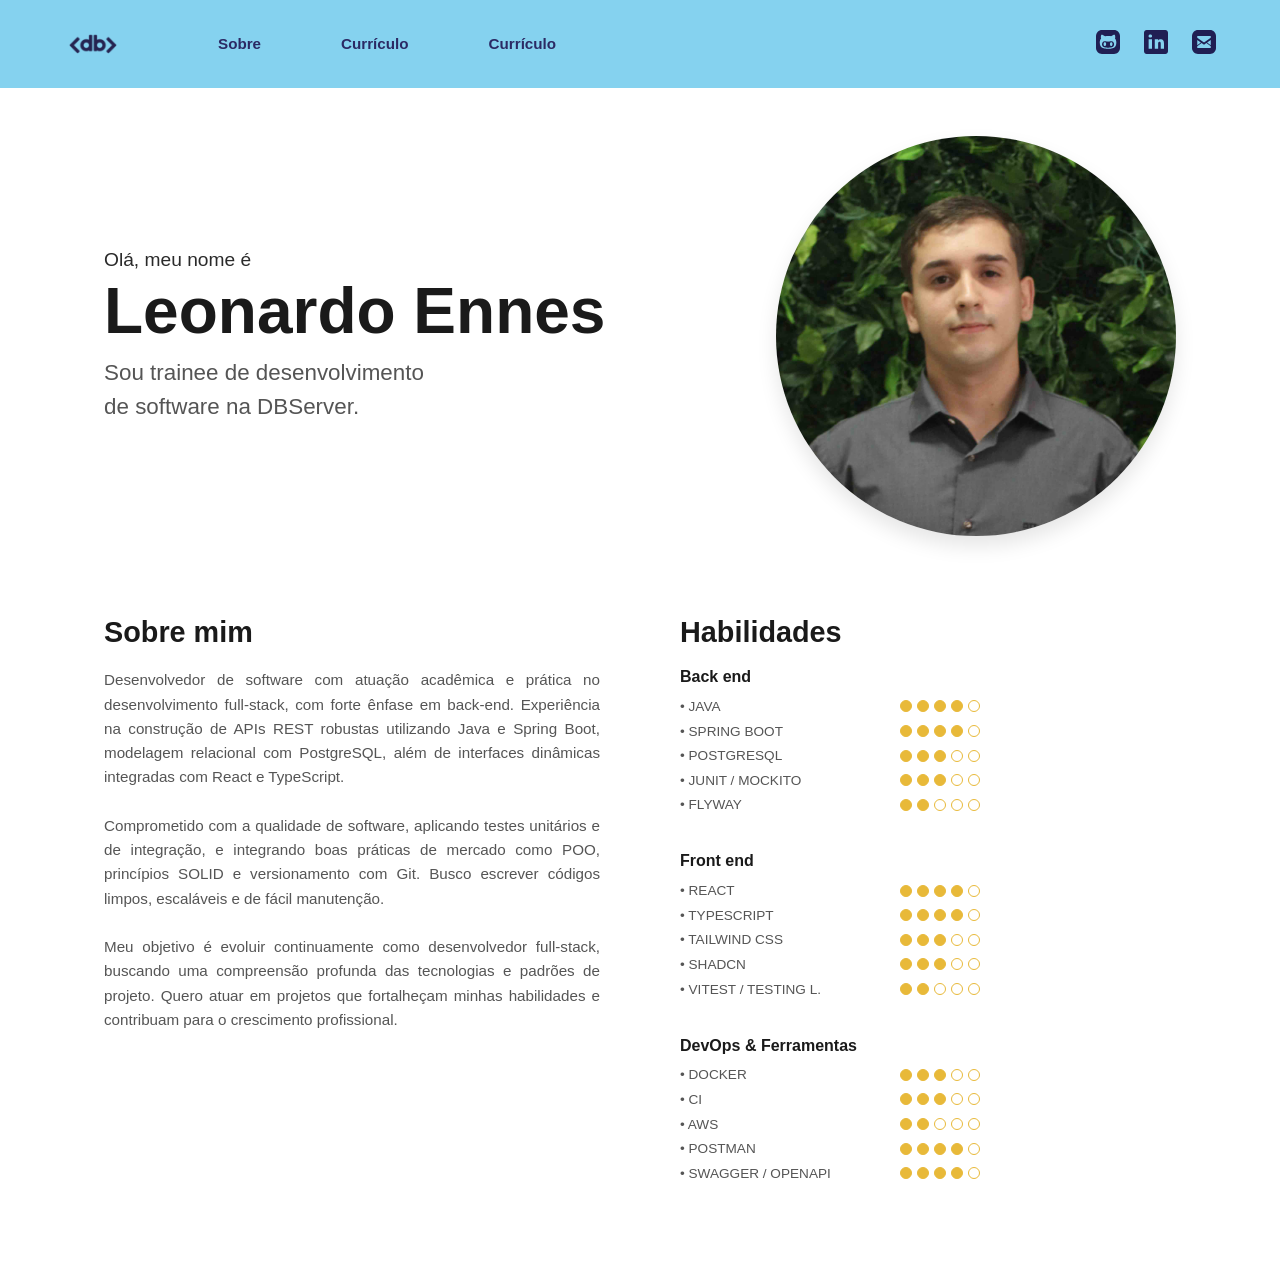
==== index.html @ 8b30cba6 "feat: add new infos" ====
<!DOCTYPE html>
<html lang="en">
<head>
    <meta charset="UTF-8">
    <meta name="viewport" content="width=device-width, initial-scale=1.0">
    <title>Leonardo - Portifolio</title>
     <link rel="stylesheet" href="style.css">
</head>
<body>
    <div class="page-container">
        <header class="main-header">
            <div class="header-content">
                
                <a href="https://db.tec.br/" class="logo" aria-label="Ir para o site da DBServer">
                    <img src="public/theme/logo_db.svg" alt="Logo DBServer" >
                </a>

                <nav class="main-nav">
                    <ul>
                        <li><a href="#sobre">Sobre</a></li>
                        <li><a href="#curriculo">Currículo</a></li>
                        <li><a href="public/curriculo/CV_Leonardo.pdf" target="_blank" rel="noopener noreferrer">Currículo</a></li>
                    </ul>
                </nav>

                <div class="social-links">
                    <a href="https://github.com/LeonardoEnnes/" aria-label="GitHub"> <img src="./public/social/icon_github.svg" alt=""> </a>
                    <a href="https://www.linkedin.com/in/leonardoennes/" aria-label="LinkedIn"><img src="./public/social/icon_linkedin.svg" alt=""></a>
                    <a href="mailto:leonardo.ennes@db.tec.br" aria-label="Email"><img src="./public/social/icon_email.svg" alt=""></a>
                </div>
            </div>
        </header>

        <main class="content-wrapper">
            <section class="hero-section">
                <div class="hero-text">
                    <p class="greeting">Olá, meu nome é</p>
                    <h1 class="name">Leonardo Ennes</h1>
                    <p class="role">Sou trainee de desenvolvimento<br>de software na DBServer.</p>
                </div>
                <div class="hero-image">
                    <img src="./public/profile/imagem.png" alt="Fotografia de Leonardo Ennes">
                </div>
            </section>

            <section class="details-section">
                <article class="about-me">
                    <h2>Sobre mim</h2>
                    <p>Desenvolvedor de software com atuação acadêmica e prática no desenvolvimento full-stack, com forte ênfase em back-end. Experiência na construção de APIs REST robustas utilizando Java e Spring Boot, modelagem relacional com PostgreSQL, além de interfaces dinâmicas integradas com React e TypeScript.</p>

                    <p>Comprometido com a qualidade de software, aplicando testes unitários e de integração, e integrando boas práticas de mercado como POO, princípios SOLID e versionamento com Git. Busco escrever códigos limpos, escaláveis e de fácil manutenção.</p>

                    <p>Meu objetivo é evoluir continuamente como desenvolvedor full-stack, buscando uma compreensão profunda das tecnologias e padrões de projeto. Quero atuar em projetos que fortalheçam minhas habilidades e contribuam para o crescimento profissional.</p>
                </article>

                <article class="skills-section">
                    <h2>Habilidades</h2>
                    
                    <div class="skills-columns">
                        <div class="skill-group">
                            <h3>Back end</h3>
                            <ul class="skill-list">
                                <li>
                                    <span class="skill-name">• JAVA</span>
                                    <div class="skill-dots">
                                        <span class="dot filled"></span><span class="dot filled"></span><span class="dot filled"></span><span class="dot filled"></span><span class="dot"></span>
                                    </div>
                                </li>
                                <li>
                                    <span class="skill-name">• SPRING BOOT</span>
                                    <div class="skill-dots">
                                        <span class="dot filled"></span><span class="dot filled"></span><span class="dot filled"></span><span class="dot filled"></span><span class="dot"></span>
                                    </div>
                                </li>
                                <li>
                                    <span class="skill-name">• POSTGRESQL</span>
                                    <div class="skill-dots">
                                        <span class="dot filled"></span><span class="dot filled"></span><span class="dot filled"></span><span class="dot"></span><span class="dot"></span>
                                    </div>
                                </li>
                                <li>
                                    <span class="skill-name">• JUNIT / MOCKITO</span>
                                    <div class="skill-dots">
                                        <span class="dot filled"></span><span class="dot filled"></span><span class="dot filled"></span><span class="dot"></span><span class="dot"></span>
                                    </div>
                                </li>
                                <li>
                                    <span class="skill-name">• FLYWAY</span>
                                    <div class="skill-dots">
                                        <span class="dot filled"></span><span class="dot filled"></span><span class="dot"></span><span class="dot"></span><span class="dot"></span>
                                    </div>
                                </li>
                            </ul>
                        </div>

                        <div class="skill-group">
                            <h3>Front end</h3>
                            <ul class="skill-list">
                                <li>
                                    <span class="skill-name">• REACT</span>
                                    <div class="skill-dots">
                                        <span class="dot filled"></span><span class="dot filled"></span><span class="dot filled"></span><span class="dot filled"></span><span class="dot"></span>
                                    </div>
                                </li>
                                <li>
                                    <span class="skill-name">• TYPESCRIPT</span>
                                    <div class="skill-dots">
                                        <span class="dot filled"></span><span class="dot filled"></span><span class="dot filled"></span><span class="dot filled"></span><span class="dot"></span>
                                    </div>
                                </li>
                                <li>
                                    <span class="skill-name">• TAILWIND CSS</span>
                                    <div class="skill-dots">
                                        <span class="dot filled"></span><span class="dot filled"></span><span class="dot filled"></span><span class="dot"></span><span class="dot"></span>
                                    </div>
                                </li>
                                <li>
                                    <span class="skill-name">• SHADCN</span>
                                    <div class="skill-dots">
                                        <span class="dot filled"></span><span class="dot filled"></span><span class="dot filled"></span><span class="dot"></span><span class="dot"></span>
                                    </div>
                                </li>
                                <li>
                                    <span class="skill-name">• VITEST / TESTING L.</span>
                                    <div class="skill-dots">
                                        <span class="dot filled"></span><span class="dot filled"></span><span class="dot"></span><span class="dot"></span><span class="dot"></span>
                                    </div>
                                </li>
                            </ul>
                        </div>

                        <div class="skill-group">
                            <h3>DevOps & Ferramentas</h3>
                            <ul class="skill-list">
                                <li>
                                    <span class="skill-name">• DOCKER</span>
                                    <div class="skill-dots">
                                        <span class="dot filled"></span><span class="dot filled"></span><span class="dot filled"></span><span class="dot"></span><span class="dot"></span>
                                    </div>
                                </li>
                                <li>
                                    <span class="skill-name">• CI </span>
                                    <div class="skill-dots">
                                        <span class="dot filled"></span><span class="dot filled"></span><span class="dot filled"></span><span class="dot"></span><span class="dot"></span>
                                    </div>
                                </li>
                                <li>
                                    <span class="skill-name">• AWS</span>
                                    <div class="skill-dots">
                                        <span class="dot filled"></span><span class="dot filled"></span><span class="dot"></span><span class="dot"></span><span class="dot"></span>
                                    </div>
                                </li>
                                <li>
                                    <span class="skill-name">• POSTMAN</span>
                                    <div class="skill-dots">
                                        <span class="dot filled"></span><span class="dot filled"></span><span class="dot filled"></span><span class="dot filled"></span><span class="dot"></span>
                                    </div>
                                </li>
                                <li>
                                    <span class="skill-name">• SWAGGER / OPENAPI</span>
                                    <div class="skill-dots">
                                        <span class="dot filled"></span><span class="dot filled"></span><span class="dot filled"></span><span class="dot filled"></span><span class="dot"></span>
                                    </div>
                                </li>
                            </ul>
                        </div>
                    </div>
                </article>
            </section>
            
        </main>
    </div>
            
</body>
</html>
---- style.css ----
:root {
    --color-primary: #85d2ef;
    --color-text-dark: #2a2a2a;
    --color-text-light: #555555;
    --color-dot-filled: #e8b939;
    --color-bg-white: #ffffff;
    --font-main: 'Segoe UI', Roboto, Helvetica, Arial, sans-serif;
}

* {
    margin: 0;
    padding: 0;
    box-sizing: border-box;
}

body {
    font-family: var(--font-main);
    background-color: var(--color-bg-white);
    color: var(--color-text-dark);
    min-height: 100vh;
    display: flex;
    flex-direction: column;
}

.page-container {
    width: 100%;
    min-height: 100vh;
    display: flex;
    flex-direction: column;
}

.content-wrapper {
    width: 100%;
    max-width: 1200px;
    margin: 0 auto;
    padding: 3rem 4rem;
    flex: 1; 
}

.main-header {
    background-color: var(--color-primary);
    padding: 1.5rem 4rem;
    width: 100%;
}

.header-content {
    display: flex;
    align-items: center;
    max-width: 1200px; 
    margin: 0 auto;
}

.logo {
    margin-right: 6rem; 
}

.logo img {
    max-height: 40px;
    width: auto;
    display: block;
}


.main-nav {
    flex: 1; 
}

.main-nav ul {
    list-style: none;
    display: flex;
    gap: 5rem; 
}

.main-nav a {
    text-decoration: none;
    color: #2b2a64; 
    font-weight: 600;
    font-size: 0.95rem;
    text-transform: capitalize;
    transition: opacity 0.2s;
}

.main-nav a:hover {
    opacity: 0.7;
}

.social-links {
    display: flex;
    gap: 1.5rem;
}

.social-links a {
    text-decoration: none;
    color: #2b2a64; 
    font-weight: bold;
    font-size: 1.2rem;
}

.hero-section {
    display: flex;
    justify-content: space-between;
    align-items: center;
    margin-bottom: 5rem;
    gap: 2rem;
}

.hero-text {
    flex: 1;
}

.greeting {
    font-size: 1.2rem;
    margin-bottom: 0.2rem;
}

.name {
    font-size: 4rem;
    font-weight: 800;
    margin-bottom: 0.5rem;
    color: #1a1a1a;
}

.role {
    font-size: 1.4rem;
    color: var(--color-text-light);
    line-height: 1.5;
}

.hero-image {
    flex: 1;
    display: flex;
    justify-content: flex-end;
}

.hero-image img {
    width: 400px; 
    height: 400px; 
    object-fit: cover; 
    border-radius: 50%; 
    box-shadow: 0 10px 20px rgba(0,0,0,0.1);
    max-width: 100%; 
}

/* DETAILS SECTION */
.details-section {
    display: flex;
    justify-content: space-between;
    gap: 5rem;
}

.about-me, .skills-section {
    flex: 1;
}

.details-section h2 {
    font-size: 1.8rem;
    margin-bottom: 1.2rem;
    color: #1a1a1a;
}

.about-me p {
    margin-bottom: 1.5rem;
    font-size: 0.95rem;
    color: var(--color-text-light);
    line-height: 1.6;
    text-align: justify;
}

/* HABILIDADES */
.skill-group {
    margin-bottom: 2.5rem;
}

.skill-group h3 {
    font-size: 1rem;
    margin-bottom: 0.8rem;
    color: #1a1a1a;
}

.skill-list {
    list-style: none;
}

.skill-list li {
    display: flex;
    justify-content: space-between;
    align-items: center;
    margin-bottom: 0.6rem;
    max-width: 300px;
}

.skill-name {
    font-size: 0.85rem;
    color: var(--color-text-light);
    font-weight: 500;
}

.skill-dots {
    display: flex;
    gap: 5px;
}

.dot {
    width: 12px;
    height: 12px;
    border-radius: 50%;
    border: 1px solid var(--color-dot-filled);
    display: inline-block;
}

.dot.filled {
    background-color: var(--color-dot-filled);
}

.projects-hero {
    margin-bottom: 2.5rem;
}

.projects-subtitle {
    font-size: 1.2rem;
    font-weight: 600;
    color: var(--color-text-dark);
    margin-bottom: -0.2rem;
}

.projects-title {
    font-size: 3.5rem;
    font-weight: 800;
    color: var(--color-text-dark);
}

.projects-grid {
    display: grid;
    grid-template-columns: repeat(auto-fit, minmax(300px, 1fr));
    gap: 2.5rem;
}

.project-card {
    background-color: var(--color-bg-white);
    border-radius: 8px;
    overflow: hidden;
    box-shadow: 0 4px 20px rgba(0, 0, 0, 0.08);
    display: flex;
    flex-direction: column;
    transition: transform 0.2s ease;
}

.project-card:hover {
    transform: translateY(-4px);
}

.card-image img {
    width: 100%;
    height: 180px;
    object-fit: cover;
    display: block;
}

.card-content {
    padding: 1.5rem;
    display: flex;
    flex-direction: column;
    flex: 1;
}

.card-content h3 {
    font-size: 1.5rem;
    color: var(--color-text-dark);
    margin-bottom: 0.3rem;
}

.card-tech {
    font-size: 0.75rem;
    font-weight: 700;
    color: #e63946;
    text-transform: uppercase;
    margin-bottom: 1rem;
    display: block;
}

.card-content p {
    font-size: 0.85rem;
    color: var(--color-text-light);
    line-height: 1.5;
    margin-bottom: 1.5rem;
    flex: 1;
}

.card-actions {
    display: flex;
    gap: 1rem;
}

.card-actions a {
    flex: 1;
    text-align: center;
    padding: 0.6rem 1rem;
    border-radius: 4px;
    text-decoration: none;
    font-weight: 600;
    font-size: 0.9rem;
    transition: opacity 0.2s;
}

.card-actions a:hover {
    opacity: 0.85;
}

.btn-primary {
    background-color: #3b429e;
    color: #ffffff;
}

.btn-secondary {
    background-color: #3b429e;
    color: #ffffff;
}
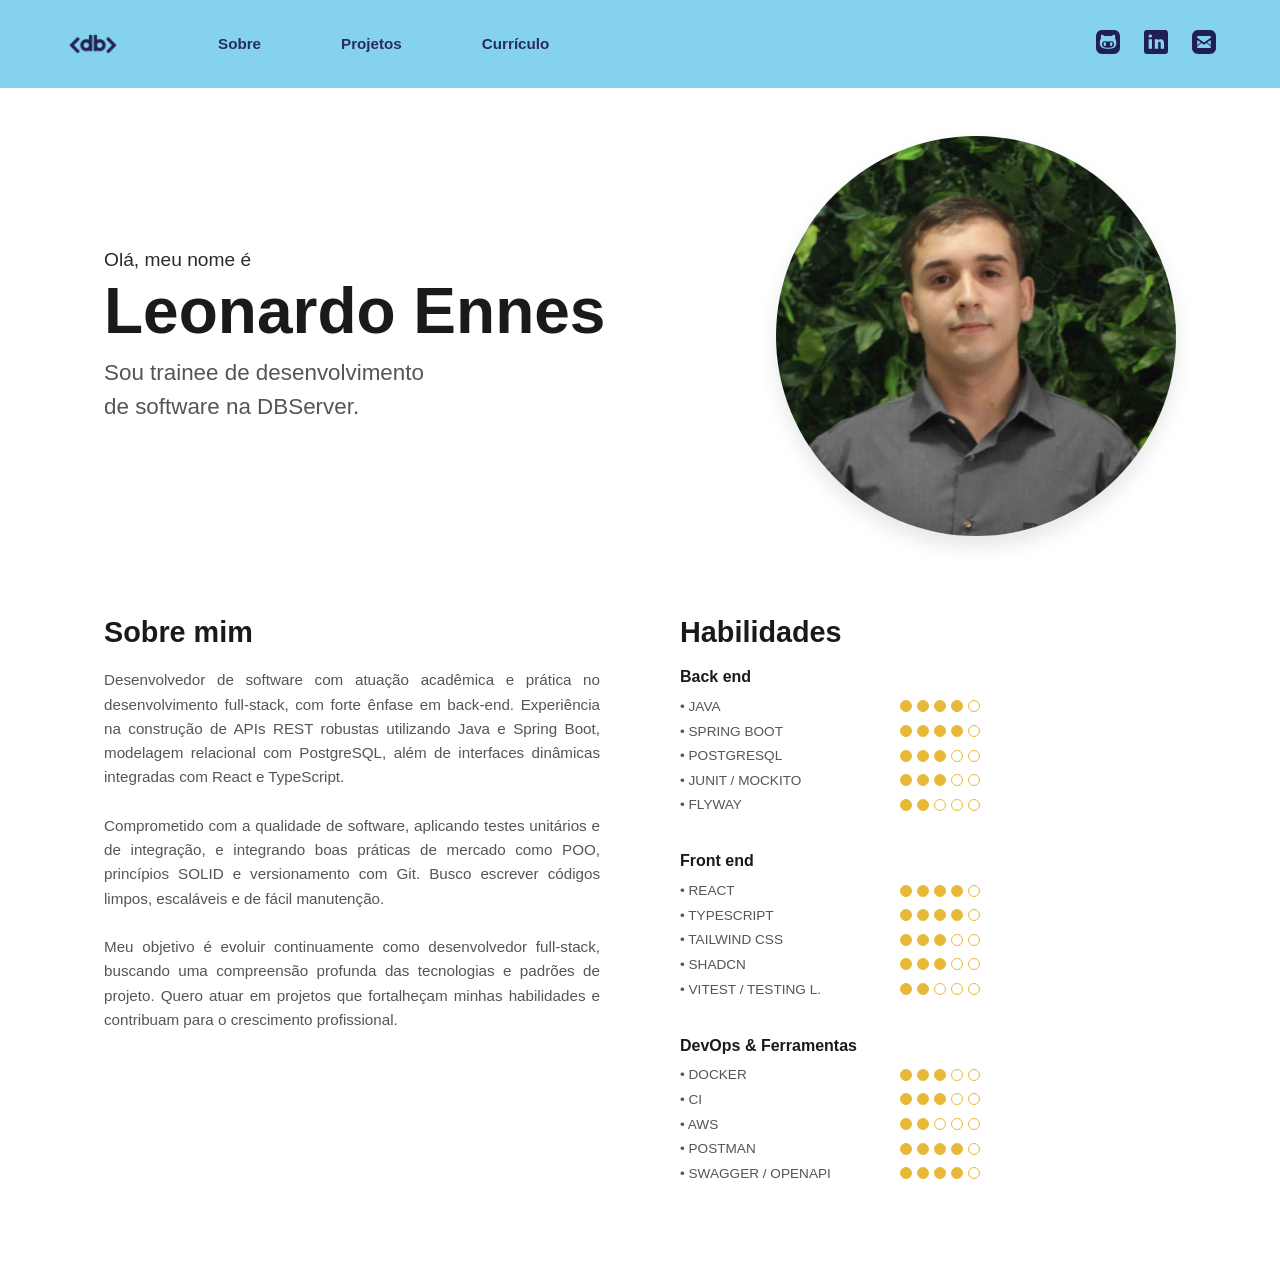
==== commit 073cf2fb: "feat: update navigation links to reflect project section" ====
--- a/index.html
+++ b/index.html
@@ -18,7 +18,7 @@
                 <nav class="main-nav">
                     <ul>
                         <li><a href="#sobre">Sobre</a></li>
-                        <li><a href="#curriculo">Currículo</a></li>
+                        <li><a href="#projetos">Projetos</a></li>
                         <li><a href="public/curriculo/CV_Leonardo.pdf" target="_blank" rel="noopener noreferrer">Currículo</a></li>
                     </ul>
                 </nav>
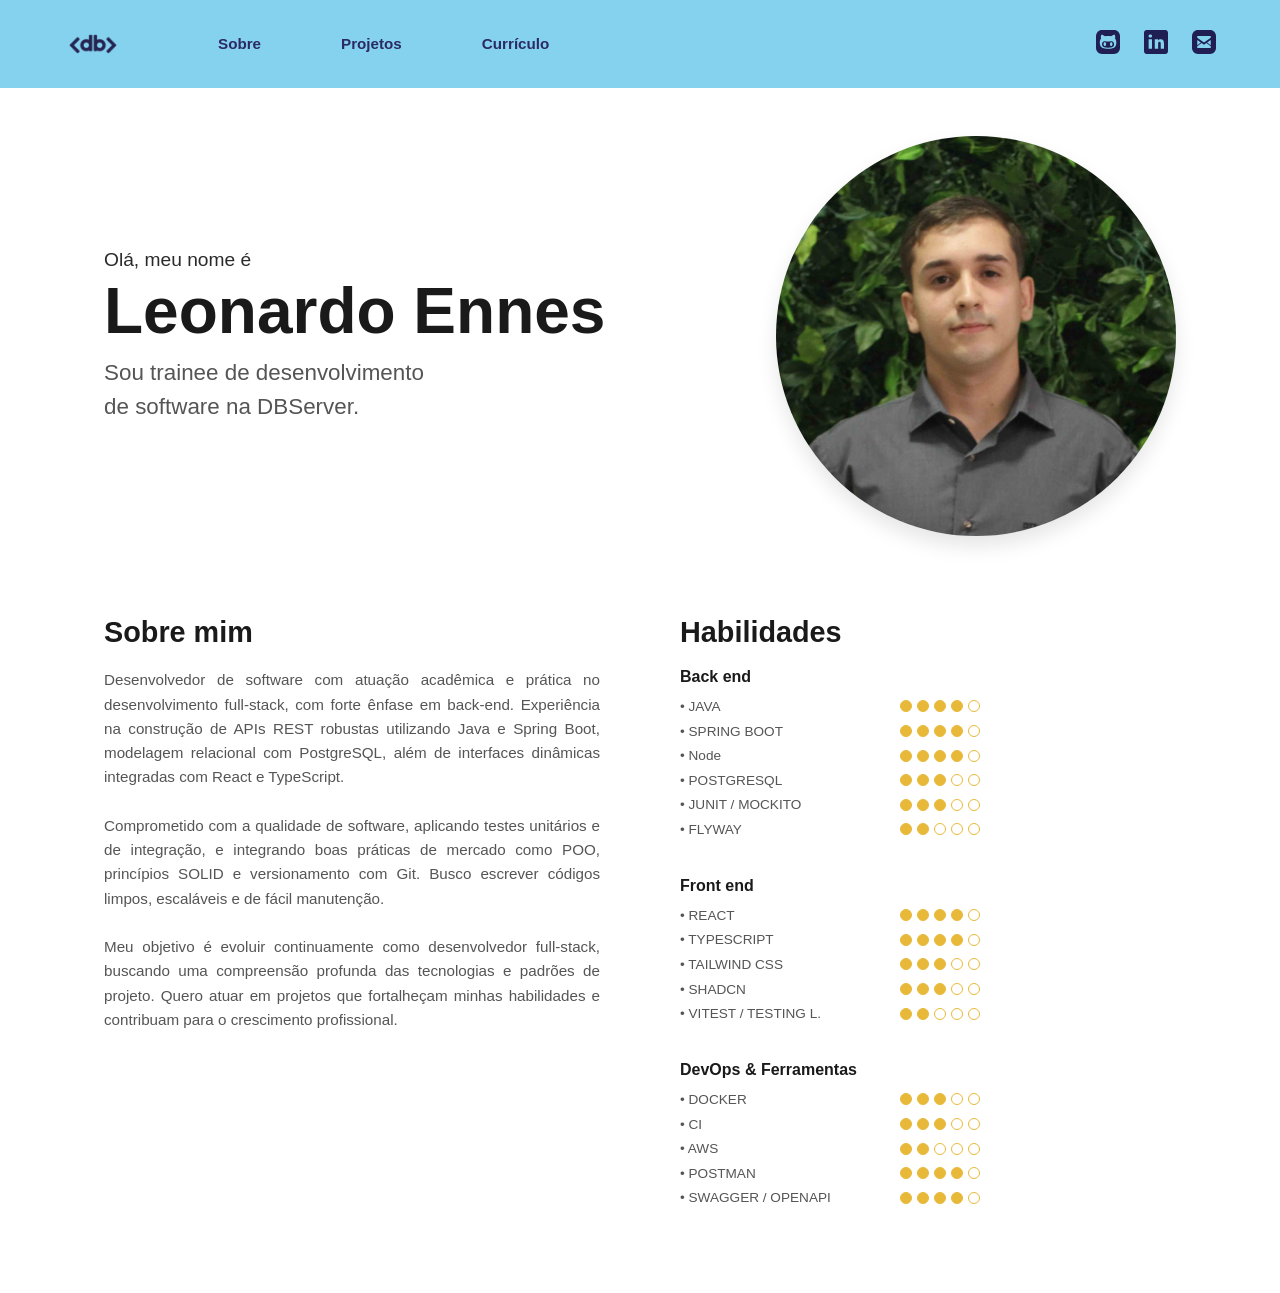
==== commit 6b8113e3: "feat: add Node.js skill to the portfolio and include updated CV" ====
--- a/index.html
+++ b/index.html
@@ -18,7 +18,7 @@
                 <nav class="main-nav">
                     <ul>
                         <li><a href="#sobre">Sobre</a></li>
-                        <li><a href="#projetos">Projetos</a></li>
+                        <li><a href="./projetos.html">Projetos</a></li>
                         <li><a href="public/curriculo/CV_Leonardo.pdf" target="_blank" rel="noopener noreferrer">Currículo</a></li>
                     </ul>
                 </nav>
@@ -68,6 +68,12 @@
                                 </li>
                                 <li>
                                     <span class="skill-name">• SPRING BOOT</span>
+                                    <div class="skill-dots">
+                                        <span class="dot filled"></span><span class="dot filled"></span><span class="dot filled"></span><span class="dot filled"></span><span class="dot"></span>
+                                    </div>
+                                </li>
+                                <li>
+                                    <span class="skill-name">• Node</span>
                                     <div class="skill-dots">
                                         <span class="dot filled"></span><span class="dot filled"></span><span class="dot filled"></span><span class="dot filled"></span><span class="dot"></span>
                                     </div>
